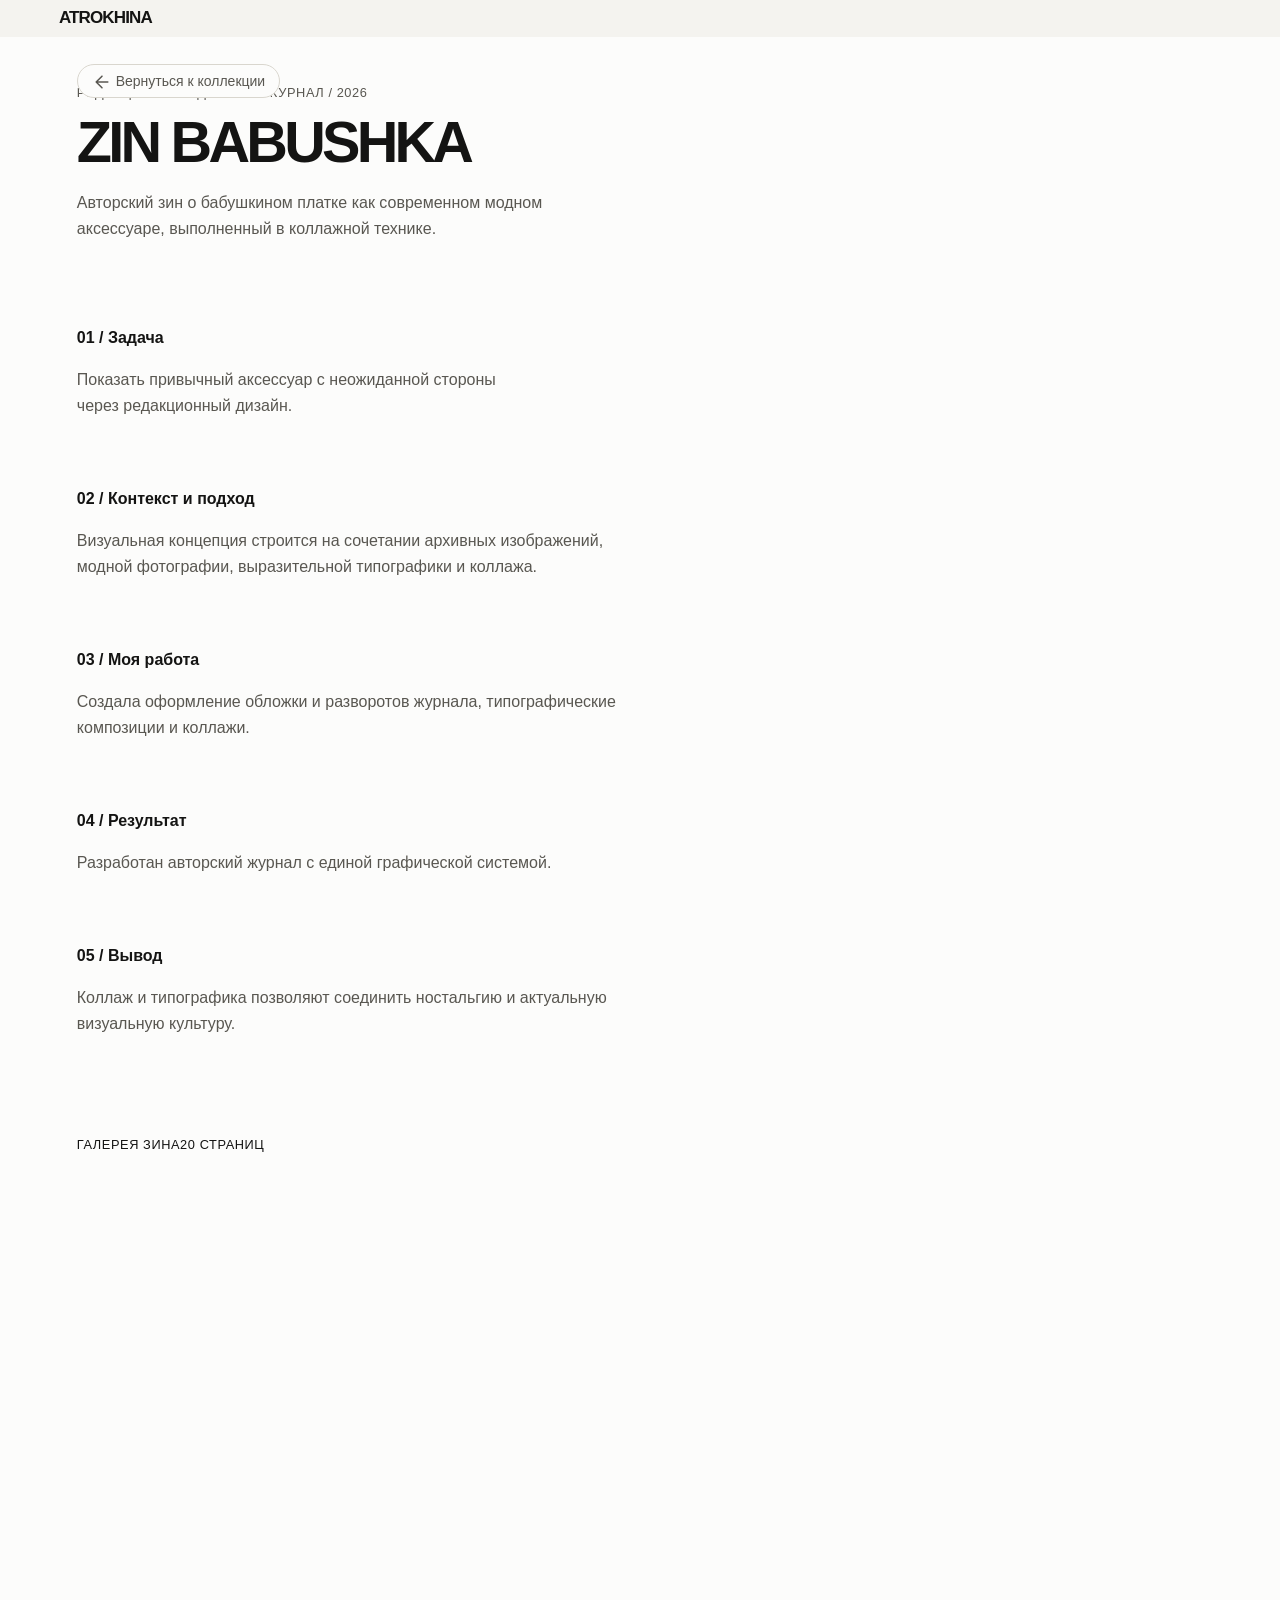
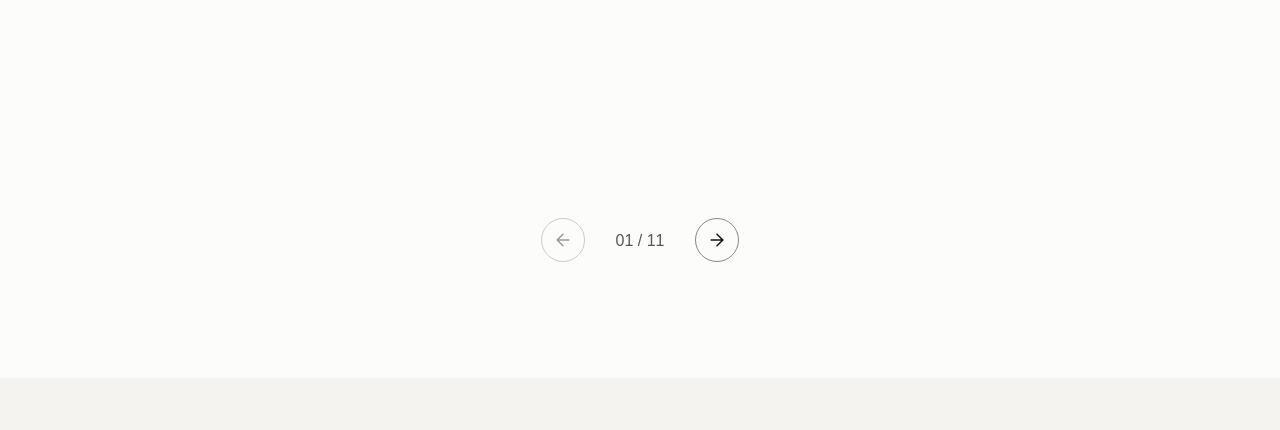
==== projects/babushka/index.html @ b6e4e033 "Расширить зону перетаскивания окон до верхнего меню" ====
<!doctype html>
<html lang="ru" data-root="../../">
<head>
<meta charset="utf-8"><meta name="viewport" content="width=device-width,initial-scale=1">
<meta name="theme-color" content="#f5f4f1">
<title>ZIN BABUSHKA — Портфолио</title>
<link rel="stylesheet" href="../../styles.css?v=20261119-sticky">
<link rel="stylesheet" href="../../light.css?v=20261119-project-label-gap">

</head>
<body>
<header class="topbar"><a class="brand" href="../../">ATROKHINA</a><nav></nav></header>
<main id="app">
<div class="wrap case">
<a class="back" href="../../#catalog"><svg class="ui-arrow" viewBox="0 0 24 24" width="20" height="20" fill="none" stroke="currentColor" stroke-width="1.8" stroke-linecap="round" stroke-linejoin="round" aria-hidden="true"><path d="M19 12H5m7 7-7-7 7-7"/></svg> Вернуться к коллекции</a>
<div class="case-hero"><header class="case-summary">
<div class="eyebrow">РЕДАКЦИОННЫЙ ДИЗАЙН / ЖУРНАЛ / 2026</div>
<h1>ZIN BABUSHKA</h1>
<div class="case-intro"><p>Авторский зин о бабушкином платке как современном модном аксессуаре, выполненный в коллажной технике.</p></div>
</header><div class="case-cover-slot"></div></div>
<div class="case-rows">
<div class="case-row"><h2>01 / Задача</h2><p>Показать привычный аксессуар с неожиданной стороны через редакционный дизайн.</p></div>
<div class="case-row"><h2>02 / Контекст и подход</h2><p>Визуальная концепция строится на сочетании архивных изображений, модной фотографии, выразительной типографики и коллажа.</p></div>
<div class="case-row"><h2>03 / Моя работа</h2><p>Создала оформление обложки и разворотов журнала, типографические композиции и коллажи.</p></div>
<div class="case-row"><h2>04 / Результат</h2><p>Разработан авторский журнал с единой графической системой.</p></div>
<div class="case-row"><h2>05 / Вывод</h2><p>Коллаж и типографика позволяют соединить ностальгию и актуальную визуальную культуру.</p></div>
</div>
<section class="zin-section"><div class="section-head"><span>ГАЛЕРЕЯ ЗИНА</span><span>20 СТРАНИЦ</span></div>
<div class="print-reader zin-reader" data-project="babushka"><div class="print-book" aria-label="Интерактивный журнал BABUSHKA"></div>
<div class="print-controls"><button type="button" class="print-prev" aria-label="Листать назад" disabled><svg class="ui-arrow" viewBox="0 0 24 24" width="20" height="20" fill="none" stroke="currentColor" stroke-width="1.8" stroke-linecap="round" stroke-linejoin="round" aria-hidden="true"><path d="M19 12H5m7 7-7-7 7-7"/></svg></button><span class="print-count" role="status">01 / 11</span><button type="button" class="print-next" aria-label="Листать вперед"><svg class="ui-arrow" viewBox="0 0 24 24" width="20" height="20" fill="none" stroke="currentColor" stroke-width="1.8" stroke-linecap="round" stroke-linejoin="round" aria-hidden="true"><path d="M5 12h14m-7-7 7 7-7 7"/></svg></button></div></div>
</section><div class="print-navigation"></div></div>
</main>
<footer></footer>
<script src="../../content.js?v=20261119-source-copy"></script>
<script src="../../projects.js?v=20261119-source-copy"></script>
<script src="../../translations.js?v=20261119-source-copy"></script>
  <script src="../../shared.js?v=20261119-case-hero-upper-area"></script>
<script src="../../book-reader.js?v=20261119-print-quality"></script>
<script src="../../portfolio-enhancements.js?v=20261119-case-hero-upper-area"></script>
</body></html>
---- light.css ----
@font-face {
  font-family: Manrope;
  src: url("assets/fonts/manrope-variable.woff2") format("woff2");
  font-weight: 200 800;
  font-style: normal;
  font-display: swap;
}

:root {
  color-scheme: light;
  --bg: #fcfcfb;
  --text: #141413;
  --muted: #595751;
  --line: #d9d6ce;
  --surface: #f4f3ef;
  --hover: #e9e6de;
  --control-border: #8c887e;
  --page-width: 1920px;
  --gutter: clamp(20px, 6vw, 116px);
  --page-inset: max(var(--gutter), calc((100% - var(--page-width)) / 2 + var(--gutter)));
  --body-size: clamp(16px, 1.23vw, 19px);
  --reading-width: 64ch;
  --grid-gap: clamp(22px, 3.5vw, 64px);
  --heading-weight: 800;
  --heading-tracking: -.065em;
  --section-space: clamp(36px, 4.5vw, 80px);
  --image-radius: clamp(8px, .95vw, 16px);
  --icon-button: 44px;
  --carousel-controls-gap: 24px;
  --control-text-size: 14px;
  --lead-media-height: calc((min(100vw, var(--page-width)) - 2 * var(--gutter)) * .347);
}

* { box-sizing: border-box; }
html { scroll-behavior: smooth; scroll-padding-top: var(--sticky-offset, 64px); }
body {
  margin: 0;
  background: var(--bg);
  color: var(--text);
  font: 400 var(--body-size)/1.58 Manrope, "Helvetica Neue", Arial, sans-serif;
  overflow-x: clip;
}
a { color: inherit; text-decoration: none; }
button { font: inherit; cursor: pointer; }
main { min-height: 70vh; }
.wrap { max-width: var(--page-width); margin: auto; padding-inline: var(--gutter); }
.ui-arrow { display: inline-block; flex: none; vertical-align: middle; }
@media (prefers-reduced-motion: reduce) {
  *, *::before, *::after { scroll-behavior: auto !important; transition: none !important; }
}
:focus-visible { outline: 2px solid #1c55a3; outline-offset: 4px; }
.sr-only { position: absolute; width: 1px; height: 1px; padding: 0; overflow: hidden; clip-path: inset(50%); white-space: nowrap; }

.topbar {
  position: sticky;
  top: 0;
  z-index: 100;
  display: flex;
  align-items: center;
  justify-content: space-between;
  max-width: none;
  padding: 5px var(--page-inset);
  gap: 0 16px;
  background: var(--surface);
}
.topbar .brand { letter-spacing: -.05em; font-size: clamp(17px, 1.15vw, 23px); font-weight: var(--heading-weight); }
.topbar nav { display: flex; align-items: center; gap: clamp(10px, 1.35vw, 26px); font-size: clamp(12px, .82vw, 16px); }
.topbar nav > a, .topbar nav > a:nth-child(2), .topbar nav .language-switch a {
  display: inline-flex;
  align-items: center;
  justify-content: center;
  min-height: 44px;
  color: var(--muted);
  font-size: inherit;
  white-space: nowrap;
}
.topbar nav > a:hover, .topbar nav .language-switch a:hover, .topbar nav .language-switch a.is-active {
  color: var(--text);
}
.topbar nav > a:not(.contact):hover { text-decoration: underline; text-underline-offset: .25em; }
.topbar nav .contact { min-height: 44px; padding: 5px clamp(8px, .9vw, 16px); border: 1px solid var(--control-border); border-radius: 999px; gap: 5px; }
.topbar nav .contact:hover { background: var(--hover); }
.topbar nav .language-switch { display: inline-flex; align-items: center; gap: 4px; font-size: clamp(11px, .74vw, 14px); }
.topbar nav .language-switch a.is-active { font-weight: var(--heading-weight); }
.topbar nav .language-switch a { min-width: 28px; padding: 0 4px; }

.home-page main, .portfolio-hero { position: relative; }
.portfolio-hero { padding-block: clamp(38px, 3.2vw, 62px) clamp(16px, 1.55vw, 28px); }
.portfolio-heading { display: flex; justify-content: space-between; align-items: flex-start; gap: 12px; }
.portfolio-heading h1 {
  margin: 0;
  color: #070707;
  font-size: clamp(36px, 9.05vw, 176px);
  font-weight: var(--heading-weight);
  line-height: .93;
  letter-spacing: -.05em;
}
.portfolio-year {
  flex: none;
  padding-top: .12em;
  margin-right: 2.3%;
  font-size: clamp(16px, 2.15vw, 42px);
  line-height: 1.1;
}
.portfolio-composition, .catalog-layout {
  display: grid;
  grid-template-columns: minmax(0, 36.6fr) minmax(0, 55fr);
  column-gap: 6%;
  padding-right: 2.3%;
}
.portfolio-composition {
  position: relative;
  padding-bottom: clamp(56px, 5.3vw, 102px);
  margin-top: clamp(-28px, -1.8vw, -12px);
}
.portfolio-intro { position: relative; z-index: 2; align-self: start; padding-top: clamp(54px, 6.65vw, 134px); }
.portfolio-intro h2 {
  margin: 0 0 .13em;
  font-size: clamp(26px, 2.25vw, 42px);
  font-weight: var(--heading-weight);
  line-height: 1.16;
  letter-spacing: -.045em;
}
.portfolio-intro p, .portfolio-skills {
  margin: 0;
  font-size: var(--body-size);
  line-height: 1.47;
}
.portfolio-intro p, .portfolio-skills { color: var(--muted); }
.portfolio-intro .portfolio-skills-heading { margin-top: clamp(22px, 2.7vw, 52px); }
.portfolio-skills { display: grid; gap: 2px; list-style: none; padding: 0; }
.portfolio-skills li { display: flex; align-items: baseline; gap: .5em; }
.portfolio-skills svg { flex: 0 0 .86em; width: .86em; height: .86em; }

.portrait-window, .floating-window {
  position: relative;
  align-self: start;
  margin: 0;
  overflow: hidden;
  border: 1px solid #d8d5d0;
  border-radius: clamp(12px, .9vw, 18px);
  background: #e9e7e2;
  box-shadow: 0 3px 6px #1c18131f;
}
:is(.portrait-window figcaption, .window-bar) {
  display: flex;
  align-items: center;
  gap: 16px;
  min-height: max(30px, 2.28vw);
  padding: 5px 14px;
  background: #edece7;
  color: #242321;
  font-size: max(10px, .75vw);
  font-weight: 600;
}
:is(.portrait-window, .about-portrait, .media-window) figcaption {
  min-height: clamp(30px, 2.28vw, 44px);
  font-size: clamp(10px, .75vw, 14px);
}
.window-bar span:last-child { min-width: 0; overflow: hidden; text-overflow: ellipsis; white-space: nowrap; }
.window-bar .window-lights { flex: none; }
.window-lights { display: flex; gap: 5px; }
.window-lights i { display: block; width: clamp(7px, .55vw, 10px); aspect-ratio: 1; border-radius: 50%; background: #d96667; }
.window-lights i:nth-child(2) { background: #edb956; }
.window-lights i:nth-child(3) { background: #64a975; }
.portrait-window img { display: block; width: 100%; height: auto; aspect-ratio: 1.59; object-fit: cover; object-position: 50% 28%; }
:is(.portrait-window, .about-portrait, .catalog-cover) { user-select: none; touch-action: pan-y pinch-zoom; }
:is(.portrait-window, .catalog-cover) { cursor: grab; }
:is(.portrait-window, .catalog-cover).is-grabbed { cursor: grabbing; }
.catalog-cover:is(.is-grabbed, .is-releasing) { z-index: 80; }
:is(.portrait-window .window-bar, .catalog-cover-bar) { touch-action: none; }

.skill-orbit {
  position: absolute;
  inset: 0 calc(var(--gutter) * -.6) 0 0;
  z-index: 3;
  pointer-events: none;
  --badge-size: clamp(44px, 3.65vw, 70px);
}
.skill-badge {
  --duration: 5.8s;
  position: absolute;
  top: var(--y);
  left: var(--x);
  display: grid;
  place-items: start center;
  width: max(var(--badge-size), 64px);
  padding: 0;
  border: 0;
  border-radius: 12px;
  background: none;
  color: var(--text);
  pointer-events: auto;
  cursor: grab;
  touch-action: none;
  user-select: none;
}
.skill-badge, .floating-window {
  animation: drift var(--duration, 2.9s) ease-in-out var(--drift-delay, 0s) infinite alternate both;
}
.skill-badge.is-grabbed { cursor: grabbing; }
.skill-badge:is(.is-grabbed, .is-releasing) { z-index: 2; }
.skill-badge-visual {
  display: grid;
  justify-items: center;
  gap: 5px;
  pointer-events: none;
  font-size: clamp(10px, .68vw, 13px);
  font-weight: 600;
  line-height: 1.2;
}
.skill-badge-visual > span:last-child { padding: 2px 4px; border-radius: 4px; background: var(--bg); }
:is(.skill-badge, .floating-window):is(.is-grabbed, .is-releasing, :focus-visible) { animation-play-state: paused; }
@keyframes drift {
  from { transform: translate(0, 0); }
  to { transform: translate(var(--drift-x, 20px), var(--drift-y, -18px)); }
}
.skill-tile {
  display: grid;
  place-items: center;
  width: var(--badge-size);
  aspect-ratio: 1;
  border: 1px solid #ffffff2e;
  border-radius: 23%;
  box-shadow: 0 2px 3px #12151c24;
  background: var(--tile-bg);
  color: var(--tile-text);
  font-size: calc(var(--badge-size) * .46);
  font-weight: var(--heading-weight);
  letter-spacing: -.05em;
}
.skill-tile img { width: 64%; height: 64%; object-fit: contain; }
.skill-blender img { width: 77%; height: 77%; }
.skill-ps { --x: 24%; --y: 81%; --tile-bg: #001e36; --tile-text: #31a8ff; --drift-x: -20px; --duration: 5.2s; }
.skill-ai { --x: 32%; --y: 72%; --tile-bg: #330000; --tile-text: #ff9a00; --drift-y: 18px; --drift-delay: -1.2s; }
.skill-figma { --x: 67%; --y: 83%; --tile-bg: #18181c; --drift-y: 14px; --duration: 6.1s; }
.skill-blender { --x: calc(100% - var(--badge-size) - 13px); --y: 15%; --tile-bg: #101820; --drift-x: -20px; --drift-delay: -.7s; }
.skill-js { --x: 87%; --y: 60%; --tile-bg: #26130f; --tile-text: #f7d5a0; --drift-x: -22px; --drift-y: 11px; }
.skill-neural { --x: 79%; --y: 75%; --tile-bg: #131e30; --tile-text: #8ce8cc; --duration: 6.5s; --drift-delay: -1.1s; }

@media (prefers-reduced-motion: reduce) {
  .skill-badge, .floating-window { animation: none; }
}

.catalog-section { padding-bottom: clamp(46px, 4.7vw, 90px); }
.catalog-layout { row-gap: var(--grid-gap); }
.catalog-intro { align-self: start; min-width: 0; }
@media (min-width: 951px) {
  .topbar { padding-inline: calc(var(--page-inset) - clamp(16px, 1.4vw, 28px)); }
  .topbar nav { gap: clamp(14px, 1.55vw, 30px); }
  .catalog-section { padding-top: clamp(32px, 2.2vw, 44px); }
  .catalog-intro { position: sticky; top: var(--sticky-offset, 64px); }
}
.catalog-intro h2 {
  margin: 0;
  max-width: 11ch;
  font-size: clamp(34px, 4.1vw, 84px);
  line-height: .97;
  letter-spacing: var(--heading-tracking);
  font-weight: var(--heading-weight);
}
.catalog-count { margin: 20px 0 14px; color: var(--muted); font-size: 15px; }
.catalog-intro .filters { display: grid; gap: 6px; margin: 0; }
.filter-row { display: flex; flex-wrap: wrap; gap: clamp(4px, .5vw, 8px); }
.catalog-intro .filters button {
  min-height: 44px;
  padding: 5px clamp(9px, 1vw, 18px);
  background: transparent;
  color: var(--text);
  border: 1px solid var(--control-border);
  border-radius: 999px;
  font-size: var(--control-text-size);
  font-weight: 600;
  white-space: nowrap;
}
.catalog-intro .filters button:hover { background: var(--hover); color: var(--text); }
.catalog-intro .filters button.active { background: var(--text); color: var(--bg); border-color: var(--text); }
.catalog-grid { display: grid; grid-template-columns: repeat(3, minmax(0, 1fr)); gap: clamp(24px, 2.1vw, 40px) clamp(12px, 1vw, 20px); }
.catalog-card { display: block; min-width: 0; border-radius: 4px; }
.catalog-cover {
  position: relative;
  overflow: hidden;
  border: 1px solid var(--line);
  border-radius: var(--image-radius);
  background: var(--surface);
  box-shadow: 0 2px 4px #1c18131a;
}
.catalog-cover-bar {
  display: flex;
  align-items: center;
  padding-inline: 9px;
  height: clamp(17px, 1.2vw, 23px);
  background: #ebeae6;
  border-bottom: 1px solid var(--line);
}
.catalog-cover-bar .window-lights { gap: 3px; }
.catalog-cover-bar .window-lights i { width: 5px; }
.catalog-cover-media {
  position: relative;
  aspect-ratio: 1;
}
.catalog-cover img { position: absolute; inset: 0; margin: auto; border-radius: var(--image-radius); width: 90%; height: 84%; object-fit: contain; transition: transform .3s ease; }
.catalog-index {
  position: absolute;
  right: 8px;
  bottom: 6px;
  color: var(--muted);
  font-size: 12px;
  font-weight: 700;
  font-variant-numeric: tabular-nums;
  pointer-events: none;
}
.catalog-card[data-project="supertyazh"] .catalog-cover img { border-radius: var(--image-radius); width: 76%; height: 73%; }
.catalog-card-copy { padding: 10px 2px 0; }
.catalog-card h3 { margin: 0 0 5px; font-size: clamp(17px, 1.34vw, 22px); line-height: 1.28; letter-spacing: -.03em; overflow-wrap: anywhere; }
.catalog-card h3 svg { width: .8em; height: .8em; }
.catalog-card p { margin: 0; color: var(--muted); font-size: clamp(14px, 1.08vw, 16px); line-height: 1.62; overflow-wrap: anywhere; }
.tags { display: flex; flex-wrap: wrap; gap: 6px; margin-top: 12px; }
.tag { color: var(--text); border: 1px solid var(--control-border); border-radius: 999px; padding: 3px 9px; font-size: 12px; font-weight: 600; }
.catalog-card .tag { transition: background-color .2s, border-color .2s; }
.catalog-card .tag:hover { background: var(--text); border-color: var(--text); color: var(--bg); }
.catalog-card:focus-visible h3, .catalog-card:hover h3 { text-decoration: underline; text-underline-offset: .2em; }
@media (hover: hover) {
  .catalog-card:hover img { transform: scale(1.035); }
}

.about.wrap {
  position: relative;
  max-width: none;
  padding-block: clamp(32px, 3vw, 58px);
  padding-inline: var(--page-inset);
  background: radial-gradient(ellipse at 0 0, #eee9f4, transparent 45%),
              radial-gradient(ellipse at 100% 62%, #f8eae5, transparent 45%),
              var(--surface);
}
.about .section-head { padding: 0; margin: 0 0 clamp(12px, 1vw, 20px); color: var(--muted); font-size: 14px; }
.about-layout {
  display: grid;
  grid-template-columns: minmax(0, 1fr) minmax(0, 24%);
  gap: 5%;
  align-items: start;
  padding-right: 2.3%;
}
.about-copy { container-type: inline-size; }
.about-portrait.floating-window { --drift-x: -22px; --drift-y: 17px; --duration: 3.1s; }
.about-portrait img { display: block; width: 100%; height: auto; }
.about h2 { margin: 0 0 .3em; font-weight: var(--heading-weight); line-height: 1.05; max-width: min(100%, 1050px); letter-spacing: var(--heading-tracking); font-size: clamp(32px, 6.4vw, 92px); }
.about p { max-width: var(--reading-width); color: var(--muted); line-height: 1.65; }
.about-actions {
  display: flex;
  align-items: center;
  gap: clamp(5px, .85vw, 13px);
  margin-top: 21px;
}
.about .contact-links { flex: none; }
.about .social-links { display: flex; flex-wrap: nowrap; gap: clamp(6px, 1.1vw, 12px); }
.about-actions :is(img, svg) { flex-shrink: 0; }
.social-icon {
  display: block;
  flex: 0 0 22px;
  width: 22px;
  height: 22px;
  object-fit: contain;
}
.social-icon[src$="telegram.svg"] { filter: brightness(0); }
.about .next { flex: 0 1 auto; font-weight: 700; white-space: nowrap; }
.about .contact-links .social-links a, .about .next {
  display: inline-flex;
  align-items: center;
  gap: 9px;
  min-height: 44px;
  padding: 7px 19px;
  border: 1px solid var(--control-border);
  border-radius: 999px;
  font-size: var(--control-text-size);
  background: transparent;
  color: var(--text);
}
.about .contact-links .social-links a:hover, .about .next:hover {
  border-color: var(--text);
  background: var(--hover);
  color: var(--text);
}
.about .next {
  background: #000;
  color: white;
  border-color: #000;
}
.about .next:hover { background: #3b3935; color: white; }

footer {
  max-width: none;
  padding: 26px var(--page-inset);
  background: var(--surface);
  color: var(--muted);
  border: 0;
  font-size: 13px;
  letter-spacing: .055em;
}
.home-page footer { padding-block: clamp(14px, 1.2vw, 23px); }

.home-page main, main:has(.case-hero) { overflow-x: clip; }
.case.wrap { --case-back-gap: clamp(22px, 1.65vw, 34px); position: relative; padding-bottom: var(--section-space); }
.case-hero {
  position: relative;
  isolation: isolate;
  display: grid;
  grid-template-columns: minmax(0, 1fr) minmax(0, 47%);
  gap: var(--grid-gap);
  align-items: start;
  margin: var(--case-back-gap) 0 var(--section-space);
}
.case-hero:has(.is-landscape) { grid-template-columns: minmax(0, 1fr) minmax(0, 61%); }
.case-summary {
  display: flex;
  flex-direction: column;
  min-width: 0;
}
.case-summary .tags { margin-top: 20px; }
.case h1 {
  margin: .18em 0 .3em;
  font-size: clamp(34px, 4.5vw, 82px);
  font-weight: var(--heading-weight);
  letter-spacing: var(--heading-tracking);
  line-height: 1.04;
  overflow-wrap: normal;
  text-wrap: balance;
}
.case :is(.showcase-copy, .dance-case-copy, .extra-case-copy, .supertyazh-feature-copy) h2 {
  margin: .2em 0 .4em;
  font-size: clamp(26px, 2.6vw, 46px);
  font-weight: var(--heading-weight);
  letter-spacing: var(--heading-tracking);
  line-height: 1.08;
}
.case-hero .case-intro { display: block; margin-bottom: 0; }
.case :is(.case-intro p, .case-row p, .showcase-copy p, .dance-case-copy p, .extra-case-copy p, .dance-website-preview > p,
  .dance-posters-case > p, .baker-description, .supertyazh-feature-copy p, .dance-merch-media > p) {
  max-width: var(--reading-width);
  font-size: var(--body-size);
  line-height: 1.62;
}
.case-intro p { margin-block: 0; }
.case .case-rows {
  --case-column-gap: calc(var(--grid-gap) + 16px);
  max-width: calc(24ch + var(--case-column-gap) + var(--reading-width));
  margin-inline: auto;
}
.case-row {
  grid-template-columns: minmax(0, 24ch) minmax(0, 1fr);
  gap: var(--case-column-gap);
  padding-block: clamp(16px, 2vw, 28px);
}
.case .case-row h2 {
  margin: 0;
  font-size: var(--body-size);
  font-weight: var(--heading-weight);
  line-height: 1.62;
  color: var(--text);
  letter-spacing: normal;
  text-transform: none;
}
.case .eyebrow,
.case .section-head {
  font-size: clamp(12px, 1vw, 14px);
  line-height: 1.45;
  letter-spacing: .045em;
}
.case .section-head { flex-wrap: wrap; gap: 4px 18px; }
.case :is(.case-rows, .case-showcase, .dance-cases, .extra-cases, .supertyazh-story, .dance-posters-case,
  .owl-visual, .book-section, .zin-section) { margin-block: var(--section-space); }
.case :is(img:not(.sevstar-slide img, .print-page img, .case-cover img, .media-window img), video:not(.dance-poster-dialog video)) { border-radius: var(--image-radius) !important; }
.case .print-page.left { border-radius: var(--image-radius) 0 0 var(--image-radius); }
.case .print-page.right { border-radius: 0 var(--image-radius) var(--image-radius) 0; }
.case .eyebrow { color: var(--muted); }
.case > .back {
  position: sticky;
  top: var(--sticky-offset, 64px);
  z-index: 90;
  gap: 8px;
  min-height: 44px;
  margin-top: var(--case-back-gap);
  margin-bottom: 0 !important;
  padding: 8px 14px;
  border: 1px solid var(--line);
  border-radius: 999px;
  background: var(--bg);
  color: var(--muted) !important;
  font-size: clamp(14px, 1vw, 17px) !important;
  letter-spacing: normal;
}
.case > .back:hover { color: var(--text) !important; background: var(--hover); }
.case :is(.case-intro p, .case-row p, .showcase-copy p, .dance-case-copy p, .extra-case-copy p,
  .dance-posters-case > p, .supertyazh-feature-copy p, .supertyazh-work figcaption,
  .supertyazh-missing, .showcase-counter, .dance-merch-media > p, .dance-website-preview > p, .sevstar-hint, .baker-description, figcaption) { color: var(--muted); }
.case-hero .case-cover { --drift-y: -12px; }
.case-cover {
  --cover-padding: clamp(12px, 1.5vw, 28px);
  --cover-max-height: clamp(300px, 24vw, 460px);
  --cover-max-width: 660px;
  min-width: 0;
  width: min(100%, var(--cover-max-width), calc(max(var(--cover-max-height), var(--lead-media-height) - 2 * var(--cover-padding)) * var(--cover-ratio) + 2 * var(--cover-padding)));
  justify-self: end;
  margin-top: clamp(24px, 3vw, 48px);
  background: #fff;
}
.case-cover-media {
  display: grid;
  align-items: center;
  min-height: var(--lead-media-height);
  padding: var(--cover-padding);
}
.case-cover-artwork {
  position: relative;
  aspect-ratio: var(--cover-ratio);
  overflow: clip;
}
.case-cover-artwork img {
  position: absolute;
  display: block;
  top: var(--image-top);
  left: var(--image-left);
  width: var(--image-width);
  max-width: none;
  height: auto;
  border-radius: 0 !important;
}
.floating-window {
  --drift-x: -20px;
  --drift-y: -17px;
  touch-action: pan-y pinch-zoom;
  user-select: none;
  cursor: grab;
}
.floating-window .portfolio-zoomable { cursor: inherit; }
.floating-window .window-bar { touch-action: none; }
.floating-window:is(.is-grabbed, .is-releasing) { z-index: 80; }
.floating-window.is-grabbed { cursor: grabbing; }
.floating-window:has(:focus-visible, .window-bar:hover, video:hover), .floating-window.is-playing { animation-play-state: paused; }
@media (max-width: 950px) {
  .case .case-hero { grid-template-columns: minmax(0, 1fr); gap: 25px; }
  .case-summary .tags { margin-top: 18px; }
  .case-cover { --cover-max-height: 340px; max-width: calc(100% - 16px); }
  .case-hero .case-cover { --drift-x: -8px; }
  .case-cover { margin-top: 0; justify-self: center; }
}
@media (max-width: 760px) {
  .case-row { grid-template-columns: minmax(0, 1fr); gap: 6px; }
}
.case :is(.showcase-item, .dance-case, .extra-case, .supertyazh-feature) { align-items: start !important; }
@media (min-width: 901px) {
  .case { --case-content-columns: minmax(0, 36%) minmax(0, 1fr); }
  .case .case-rows { max-width: none; }
  .case :is(.case-row, .case-showcase .showcase-item, .dance-cases .dance-case,
    .extra-cases .extra-case, .supertyazh-story .supertyazh-feature) {
    grid-template-columns: var(--case-content-columns);
    column-gap: 48px;
  }
  .case .zp-cases .zp-case {
    grid-template-columns: var(--case-content-columns) !important;
    column-gap: 48px !important;
  }
  .case .dance-cases .dance-branding-media { width: 100%; }
}
.case .extra-case { padding-block: clamp(14px, 1vw, 20px); }
.case :is(.showcase-copy, .dance-case-copy, .extra-case-copy, .supertyazh-feature-copy) { align-self: start; }
.case .dance-branding-media { width: min(100%, calc(var(--lead-media-height) * 1.7)); margin-inline: auto; }
.case .dance-branding-media figure { width: 100% !important; max-width: none !important; margin-inline: 0 !important; }
.case .dance-cases :is(.dance-branding-media figcaption, .dance-merch-media h3) {
  margin: 0 0 12px;
  font-size: clamp(12px, .9vw, 15px);
  font-weight: 500;
  line-height: 1.45;
  color: var(--muted);
  letter-spacing: .045em;
  text-transform: uppercase;
}
.case .dance-cases .dance-merch-media h3:not(:first-child) { margin-top: 34px; }
.case .dance-logos .dance-image { justify-content: center; }
.case .dance-logos picture { display: block; width: min(100%, clamp(220px, 29vw, 430px)); }
.case .dance-logos .dance-image img { max-height: none !important; }
.case .dance-poster img { max-height: clamp(580px, 50vw, 940px); object-position: center; }
.lightbox-image-area.is-dance-logo img { padding: 12px; background: var(--bg); }
@media (prefers-color-scheme: dark) {
  .case .dance-logos picture, .lightbox-image-area.is-dance-logo img { background: #171719; }
  .case .dance-logos picture { padding: 10px; border-radius: var(--image-radius); }
}
.case :is(.section-head, .showcase-item, .supertyazh-feature, .zp-direction) {
  border-block: 0;
}
.case :is(.showcase-media, .project-image-slot, .supertyazh-slides, .supertyazh-visual) {
  background: transparent;
  border: 0;
  box-shadow: none;
}
.case .dance-site-links a { display: inline-flex; align-items: center; min-height: 44px; padding: 7px 14px; border-color: var(--control-border); font-size: var(--control-text-size); }
.case .dance-site-links a:hover { background: var(--hover); }
.case :is(.portfolio-perspective-controls, .showcase-controls, .zp-presentation-controls,
  .zp-print-controls, .dance-carousel-controls, .sevstar-controls, .baker-controls,
  .extra-controls, .supertyazh-controls, .print-controls) button {
  display: inline-grid;
  place-items: center;
  width: var(--icon-button);
  height: var(--icon-button);
  flex: 0 0 var(--icon-button);
  padding: 0;
  color: var(--text);
  background: transparent;
  border: 1px solid var(--control-border);
  border-radius: 50%;
}
.case :is(.portfolio-perspective-controls, .showcase-controls, .zp-presentation-controls,
  .zp-print-controls, .dance-carousel-controls, .sevstar-controls, .baker-controls,
  .extra-controls, .supertyazh-controls, .print-controls) button:hover:not(:disabled) { background: var(--hover); }

.case .project-navigation {
  padding-inline: clamp(4px, .5vw, 10px);
  display: grid !important;
  grid-template-columns: repeat(2, minmax(0, 1fr));
  border-top: 0 !important;
  align-items: stretch !important;
}
.case .project-navigation a {
  width: fit-content !important;
  max-width: min(100%, 29rem);
  padding: 7px clamp(16px, 1.8vw, 28px) !important;
  gap: clamp(6px, 1vw, 14px) !important;
  justify-content: flex-start !important;
  min-height: 44px;
  background: transparent !important;
  border: 1px solid var(--control-border) !important;
  border-radius: 999px !important;
  color: var(--text) !important;
  text-align: left !important;
  white-space: normal !important;
}
.case .project-navigation a:last-child { justify-self: end; justify-content: flex-end !important; }
.case .project-navigation a:hover { background: var(--hover) !important; }
.project-navigation a span { min-width: 0; overflow-wrap: anywhere; }
.project-navigation small, .project-navigation strong { display: block; }
.project-navigation strong {
  font-size: clamp(14px, 1.22vw, 19px);
  font-weight: var(--heading-weight);
  line-height: 1.2;
}
.project-navigation small {
  margin-bottom: 1px;
  color: var(--muted);
  font-size: 11px;
  font-weight: 500;
  line-height: 1.2;
}
.case .project-navigation .ui-arrow { width: 17px; height: 17px; color: var(--muted); }

.book-section, .zin-section { margin: clamp(42px, 5vw, 90px) 0; }
/* Оставляем место для закреплённой навигации, заголовка секции и стрелок. */
:is(.book-section, .zin-section) { scroll-margin-top: 56px; }
.print-reader {
  --spread-ratio: 1.414;
  --reader-max-width: 1050px;
  --reader-top-gap: clamp(16px, 3vw, 30px);
  --reader-controls-gap: var(--carousel-controls-gap);
  --reader-space: calc(100svh - var(--sticky-offset, 64px) - 56px - 72px - var(--reader-top-gap) - var(--reader-controls-gap) - var(--icon-button));
  width: min(100%, var(--reader-max-width), calc(max(1px, var(--reader-space)) * var(--spread-ratio)));
  margin: var(--reader-top-gap) auto 0;
}
.print-page picture { display: block; width: 100%; height: 100%; }
@media (min-width: 1000px) {
  .book-section .print-reader { --reader-max-width: 1440px; }
  .zin-section .print-reader { --reader-max-width: 1190px; }
}
.print-book { position: relative; width: 100%; aspect-ratio: var(--spread-ratio); perspective: 1800px; isolation: isolate; }
.print-spread { position: absolute; inset: 0; display: grid; grid-template-columns: 1fr 1fr; visibility: hidden; }
.print-spread.is-visible { visibility: visible; }
.print-spread.is-outgoing { z-index: 1; }
.print-spread.hide-left .left, .print-spread.hide-right .right, .print-page.is-empty { visibility: hidden; }
.print-page, .print-sheet > div { background-color: #eee7dc; }
.print-page { position: relative; box-shadow: 0 5px 18px #32241624; }
.print-page.left { border-radius: 10px 0 0 10px; }
.print-page.right { border-radius: 0 10px 10px 0; }
.print-page img { display: block; width: 100%; height: 100%; border-radius: inherit; object-fit: contain; }
.print-page.left:not(.is-empty)::after, .print-page.right:not(.is-empty)::after {
  position: absolute;
  inset-block: 0;
  width: 3%;
  content: "";
  pointer-events: none;
}
.print-page.left::after { right: 0; background: linear-gradient(90deg, transparent, #0002); }
.print-page.right::after { left: 0; background: linear-gradient(90deg, #0002, transparent); }
.print-sheet {
  display: none;
  position: absolute;
  inset: 0 0 0 50%;
  z-index: 2;
  transform-origin: left center;
  transform-style: preserve-3d;
  pointer-events: none;
}
.print-sheet.from-left { inset: 0 50% 0 0; transform-origin: right center; }
.print-sheet.is-turning { display: block; }
.print-sheet > div {
  position: absolute;
  inset: 0;
  backface-visibility: hidden;
  background-size: 100% 100%;
  background-position: center;
  box-shadow: inset 0 0 16px #0003;
}
.print-sheet .print-back { transform: rotateY(180deg); }
.print-controls { display: flex; align-items: center; justify-content: center; gap: 20px; margin-top: var(--reader-controls-gap); }
.print-controls button:disabled { cursor: default; opacity: .42; }
.print-count { min-width: 70px; color: var(--muted); text-align: center; font-variant-numeric: tabular-nums; }

@media (max-width: 420px) {
  .home-page .catalog-grid { grid-template-columns: 1fr; }
}

@media (max-width: 950px) {
  :root { --lead-media-height: calc((100vw - 2 * var(--gutter) - 2px) / 1.65); }
  .portfolio-composition { grid-template-columns: minmax(0, 1fr); padding-right: 0; padding-bottom: 0; margin-top: 20px; }
  .portfolio-intro { padding: 0; max-width: 620px; }
  .portfolio-intro p, .portfolio-skills { font-size: 16px; }
  .portfolio-intro .portfolio-skills-heading { margin-top: 22px; }
  .portrait-window { grid-row: 1; margin-bottom: 24px; }
  .portrait-window img { aspect-ratio: 1.65; object-position: center; }
  .portfolio-year { margin-right: 0; }
  .skill-orbit {
    position: relative;
    inset: auto;
    display: grid;
    grid-template-columns: repeat(6, minmax(0, 1fr));
    justify-items: center;
    gap: 12px 2px;
    margin-top: 16px;
    padding: 14px 4px 20px;
  }
  .skill-badge { position: relative; inset: auto; width: 100%; }
  .catalog-section { padding-top: 28px; }
  .catalog-layout { grid-template-columns: minmax(0, 1fr); padding-right: 0; row-gap: 22px; }
  .catalog-intro h2 { max-width: none; }
}
@media (max-width: 660px) {
  .topbar nav .language-switch { gap: 2px; }
  .topbar nav .language-switch a { min-width: 25px; padding: 0 2px; }
}
@media (max-width: 529px) {
  .topbar { flex-wrap: wrap; padding-block: 4px; }
  .topbar nav { width: 100%; justify-content: space-between; gap: 4px !important; }
}
@media (max-width: 660px) {
  .portfolio-heading h1 { font-size: clamp(30px, 9.1vw, 58px); }
  .catalog-grid { grid-template-columns: repeat(2, minmax(0, 1fr)); }
  .catalog-card .tags { gap: 4px; }
  .catalog-card .tag { padding: 3px 6px; }
}

.portfolio-lightbox[open] {
  display: flex;
  width: 100%;
  height: 100%;
  max-width: none;
  max-height: none;
  margin: 0;
  border: 0;
}
.portfolio-lightbox::backdrop { background: #080808; }
body.lightbox-open { overflow: hidden; }

@container (max-width: 780px) {
  .about .social-links { gap: 5px; }
  .about .contact-links .social-links a {
    justify-content: center;
    width: 44px;
    min-height: 44px;
    padding: 0;
  }
  .about .social-links a span {
    position: absolute;
    width: 1px;
    height: 1px;
    overflow: hidden;
    clip-path: inset(50%);
    white-space: nowrap;
  }
  .about .next {
    min-height: 44px;
    padding: 5px 12px;
    font-size: 12px;
    line-height: 1.25;
    text-wrap: balance;
    white-space: normal;
  }
  .about .next svg { width: 14px; height: 14px; }
}
@media (max-width: 820px) {
  .about-layout { grid-template-columns: minmax(0, 1fr); gap: 24px; padding-right: 0; }
  .about-portrait { width: min(100%, 420px); }
}
@media (max-width: 380px) {
  .about .social-links { gap: 3px; }
  .about .next { gap: 4px; padding-inline: 9px; font-size: 11px; }
  .about .next svg { width: 12px; height: 12px; }
}
.case .zp-cases .zp-presentation-layout { grid-template-columns: minmax(0, 1fr) !important; gap: 14px !important; }
.case .zp-presentation-photo { width: min(72%, clamp(160px, 26%, 218px)); justify-self: center; }
.case .zp-presentation-photo img { width: 100%; max-height: none; box-shadow: none; }
.case .zp-presentation-slides img {
  left: 50%;
  width: 76%;
  height: auto;
  max-height: 100%;
  transform: translate(calc(-50% + var(--slide-shift, 0px)), -50%)
    scale(calc(1 - var(--perspective-offset) * var(--perspective-offset) * .16));
  filter: none;
  opacity: .78;
  transition: transform .32s ease, opacity .32s ease;
}
.case .zp-presentation-slides img.portfolio-active { opacity: 1; }
.case .zp-presentation-slides img[hidden] { display: none; }


.portfolio-lightbox[open] { padding: 52px clamp(6px, 1.6vw, 26px) 58px; }
.lightbox-image-area {
  grid-template: minmax(0, 1fr) / minmax(0, 1fr);
  display: grid;
  place-items: center;
  width: 100%;
  height: 100%;
  min-height: 0;
}
.lightbox-image-area.is-tall { display: block; overflow: auto; }
.lightbox-image-area.is-tall img {
  display: block;
  width: min(100%, 980px);
  max-height: none;
  margin-inline: auto;
}
.lightbox-progress {
  position: absolute;
  inset: 12px auto auto 50%;
  translate: -50%;
  min-width: min-content;
  max-width: 66%;
  padding: 4px 10px;
  border-radius: 6px;
  background: #202124;
  color: #fff;
  font-size: 13px;
  text-align: center;
}
.lightbox-progress.is-loading { animation: show-lightbox-progress .14s .24s both; }
@keyframes show-lightbox-progress { from { opacity: 0; } to { opacity: 1; } }
.portfolio-lightbox img {
  max-height: 100%;
  border-radius: var(--image-radius);
}
.portfolio-lightbox-close, .lightbox-controls button {
  background: transparent;
  color: white;
  border: 1px solid #b6b6b6;
  border-radius: 999px;
}
.portfolio-lightbox-close:hover, .lightbox-controls button:hover { background: #ffffff25; }
.lightbox-controls {
  position: absolute;
  inset: auto 0 10px;
  display: flex;
  align-items: center;
  justify-content: center;
  gap: 18px;
  margin: 0;
  color: white;
  font-variant-numeric: tabular-nums;
}
.portfolio-lightbox[open]:has(.lightbox-controls:not([hidden])) { padding-bottom: calc(10px + var(--icon-button) + var(--carousel-controls-gap)); }
.lightbox-controls[hidden] { display: none; }
.lightbox-controls button { display: grid; place-items: center; width: var(--icon-button); height: var(--icon-button); }
.print-reader[aria-busy] .print-controls button { cursor: progress; }

/* Round the visible image, including when it is smaller than the slide. */
.case .portfolio-perspective :is(.showcase-slide, .dance-carousel-slide, .supertyazh-slide) {
  pointer-events: none !important;
}
.case .portfolio-perspective :is(.showcase-slide, .dance-carousel-slide, .supertyazh-slide):not(.portfolio-offstage) img {
  pointer-events: auto;
}
.case .portfolio-perspective :is(.showcase-slide, .dance-carousel-slide) img {
  width: auto !important;
  height: auto !important;
  max-width: 100% !important;
  max-height: 100% !important;
}
.case .portfolio-perspective :is(.extra-slides, .baker-slides) > img {
  width: auto !important;
  height: auto !important;
}
.case .zp-merch.portfolio-showcase-deck .showcase-track {
  aspect-ratio: 1.76;
  height: auto !important;
}
.case .zp-merch.portfolio-showcase-deck .showcase-slide {
  aspect-ratio: auto !important;
  width: 65% !important;
  height: 68% !important;
  transform: translate(calc(-50% + var(--slide-shift, 0px)), -50%)
    rotateY(calc(var(--perspective-offset) * -15deg))
    scale(calc(1 - var(--perspective-offset) * var(--perspective-offset) * .15)) !important;
  max-width: none !important;
  max-height: none !important;
}
.case .zp-merch.portfolio-showcase-deck .showcase-slide.portfolio-active {
  width: 76% !important;
  height: 94% !important;
}
.case .portfolio-perspective :is(.showcase-track, .dance-carousel-slides, .extra-slides, .baker-slides, .supertyazh-slides) {
  min-height: calc(var(--lead-media-height) / .86) !important;
}

.sevstar-tv {
  --tv-bezel: clamp(4px, 1vw, 13px);
  --tv-stem: clamp(10px, 2.2vw, 30px);
  position: relative;
  width: min(100%, 1020px);
  margin: clamp(14px, 2.5vw, 44px) auto calc(var(--tv-stem) + 34px);
  padding: var(--tv-bezel);
  border: 1px solid #343539;
  border-radius: calc(var(--tv-bezel) * 1.3);
  background: linear-gradient(154deg, #3b3e43, #161719 38%, #26282c);
  box-shadow: 0 12px 26px #1617191c;
  cursor: pointer;
}
.sevstar-tv::before, .sevstar-tv::after {
  position: absolute;
  left: 50%;
  translate: -50%;
  content: "";
}
.sevstar-tv::before {
  top: 100%;
  width: 8%;
  height: var(--tv-stem);
  background: linear-gradient(90deg, #222428, #4a4b4f 50%, #222428);
}
.sevstar-tv::after {
  top: calc(100% + var(--tv-stem));
  width: 36%;
  height: clamp(4px, .75vw, 10px);
  border-radius: 50% 50% 44% 44% / 48% 48% 52% 52%;
  background: linear-gradient(#43454a, #222328);
  box-shadow: 0 4px 8px #16171922;
}
.sevstar-screen {
  width: 100%;
  aspect-ratio: 16 / 9;
  overflow: hidden;
  overscroll-behavior: contain;
  scrollbar-width: none;
  border-radius: max(2px, calc(var(--tv-bezel) * .38));
  background: #161719;
}
.sevstar-screen.is-scrollable { overflow-y: auto; }
.sevstar-screen::-webkit-scrollbar { display: none; }
.sevstar-screen:focus-visible { outline-offset: -3px; }
.sevstar-slide img { display: block; width: 100%; height: auto; }

.case .supertyazh-mockups {
  grid-template-columns: minmax(0, 9fr) minmax(0, 4fr);
  gap: clamp(18px, 3vw, 52px);
  max-width: 1280px;
  margin-inline: auto;
  align-items: start !important;
}
.supertyazh-mockup img {
  display: block;
  width: 100%;
  height: auto;
  aspect-ratio: 1260 / 841;
  object-fit: contain;
}
.supertyazh-mockup:nth-child(2) img { aspect-ratio: 1167 / 1750; }
.case .supertyazh-mockups .supertyazh-mockup img { border-radius: 0 !important; }
.media-window:nth-child(even) { --duration: 3.4s; --drift-x: 22px; --drift-delay: -1.4s; }
.supertyazh-mockups .supertyazh-mockup { --duration: 6.2s; }
@media (max-width: 700px) {
  .case .supertyazh-mockups { grid-template-columns: minmax(0, 1fr); }
  .supertyazh-mockup:nth-child(2) { width: min(80%, 360px); justify-self: center; }
}
.case-hero:has(.dance-posters-grid) { grid-template-columns: minmax(0, 1fr) minmax(0, 62%); }
.dance-posters-grid {
  display: grid;
  grid-template-columns: repeat(4, minmax(0, 1fr));
  align-items: start;
  min-width: 0;
  padding-top: 14px;
}
.dance-posters-grid .media-window { min-width: 0; margin: 0; }
.dance-posters-grid .media-window + .media-window { margin-left: -10px; }
.dance-posters-grid .media-window:nth-child(even) { margin-top: 22px; }
.dance-posters-grid .window-bar { gap: clamp(4px, .45vw, 8px); padding-inline: clamp(5px, .6vw, 10px); }
.dance-posters-grid .window-lights { gap: 3px; }
.dance-poster-open {
  position: relative;
  display: block;
  width: 100%;
  aspect-ratio: var(--poster-aspect);
  padding: 0;
  border: 0;
  background: #171719;
}
.dance-poster-open img { display: block; width: 100%; height: 100%; object-fit: cover; }
.dance-poster-open span {
  position: absolute;
  inset: 50% auto auto 50%;
  translate: -50% -50%;
  display: grid;
  place-items: center;
  width: 44px;
  height: 44px;
  border-radius: 50%;
  color: white;
  background: #141413b8;
}
.dance-poster-open:focus-visible { outline-offset: -4px; }
.dance-poster-dialog {
  width: 100%;
  max-width: none;
  height: 100%;
  max-height: none;
  margin: 0;
  padding: 0;
  border: 0;
  background: #000;
}
body:has(.dance-poster-dialog[open]) { overflow: hidden; }
.dance-poster-dialog video { display: block; width: 100%; height: 100%; object-fit: contain; }
.dance-poster-dialog .dance-poster-close {
  position: absolute;
  z-index: 1;
  top: 12px;
  right: 12px;
  width: 44px;
  height: 44px;
  border: 0;
  border-radius: 50%;
  background: #222;
  color: white;
  font-size: 26px;
}
@media (max-width: 950px) {
  .case .case-hero:has(.dance-posters-grid) { grid-template-columns: minmax(0, 1fr); }
  .dance-posters-grid { width: min(100%, 700px); justify-self: center; }
}
@media (max-width: 660px) {
  .dance-posters-grid { grid-template-columns: repeat(2, minmax(0, 1fr)); row-gap: 12px; }
  .dance-posters-grid .media-window:nth-child(odd) { margin-left: 0; }
}

@media (max-width: 760px) {
  .skill-orbit { --badge-size: clamp(27px, 8.5vw, 44px); }
  .skill-badge { animation: none; }
  .skill-badge-visual { font-size: clamp(7px, 2.15vw, 11px); }
  .skill-badge-visual > span:last-child { padding-inline: 1px; }
  .topbar nav .contact { position: relative; min-height: 34px; padding-block: 3px; }
  .topbar nav .contact::after { position: absolute; inset: -5px 0; content: ""; }
}

/* Высота дорожки следует за шириной слайда 16:9. */
.case .dance-carousel-research { --presentation-width: .68; }
.case .zp-presentation-right { --presentation-width: .76; }
.case .supertyazh-deck { --presentation-width: .75; }

.case .dance-carousel-research.portfolio-perspective .dance-carousel-slides,
.case .supertyazh-deck.portfolio-perspective .supertyazh-slides,
.case .zp-presentation-right .zp-presentation-slides {
  height: auto !important;
  min-height: 0 !important;
  aspect-ratio: calc(16 / 9 / var(--presentation-width));
}
.case .dance-carousel-research.portfolio-perspective .dance-carousel-slide,
.case .supertyazh-deck.portfolio-perspective .supertyazh-slide {
  height: 100% !important;
  max-height: 100% !important;
}


@media (max-width: 650px) {
  .case .dance-carousel-research { --presentation-width: .78; }
}
@media (max-width: 700px) {
  .case .supertyazh-deck { --presentation-width: .78; }
}

body[data-project="dance"] .case-cover { --cover-max-width: 420px; }

.case :is(.sevstar-controls, .zp-presentation-controls) { margin-top: var(--carousel-controls-gap); }
.case .zp-print-carousel.portfolio-showcase-deck .image-carousel-controls,
.case .image-carousel-controls.image-carousel-controls {
  margin-top: calc(var(--carousel-controls-gap) - var(--carousel-track-bottom, 0px)) !important;
  padding-block: 0;
}
@media (max-width: 760px) {
  .case .section-head { flex-direction: column; align-items: flex-start; }
}


.case-hero-windows {
  display: grid;
  grid-template-columns: repeat(14, minmax(0, 1fr));
  align-items: start;
  padding-top: clamp(12px, 1.5vw, 24px);
}
.case-hero-windows .case-cover {
  grid-row: 1;
  width: 100%;
  max-width: none;
  margin-top: 0;
  justify-self: stretch;
  --cover-padding: clamp(6px, 1.35vw, 24px);
}
.case-hero-windows .is-left { grid-column: 1 / 7; }
.case:has(.book-section) .case-side-window.is-left { margin-left: calc(-1 * clamp(8px, 1.2vw, 24px)); }
.case-hero-windows .is-right { grid-column: 9 / 15; }
.case-hero-windows .case-cover-front {
  grid-column: 5 / 11;
  --poster-layer: 2;
  margin-top: clamp(26px, 5vw, 100px);
}
/* Окна сохраняют порядок наложения, пока их перетаскивают. */
.case-hero-windows .case-cover, .dance-posters-grid .media-window {
  z-index: var(--poster-layer, 0);
  --drift-x: -18px;
  --drift-y: 11px;
  --duration: 5.3s;
  --drift-delay: -1.1s;
}
:is(.case-hero-windows, .dance-posters-grid) > .floating-window:nth-child(2) {
  --drift-x: 12px;
  --drift-y: -17px;
  --duration: 6.7s;
  --drift-delay: -3.2s;
}
:is(.case-hero-windows, .dance-posters-grid) > .floating-window:nth-child(3) {
  --drift-x: 21px;
  --drift-y: 14px;
  --duration: 4.6s;
  --drift-delay: -.6s;
}
.dance-posters-grid > .floating-window:nth-child(4) {
  --drift-x: -15px;
  --drift-y: -12px;
  --duration: 7.4s;
  --drift-delay: -2.5s;
}
@media (prefers-reduced-motion: no-preference) {
  :is(.case-hero-windows, .dance-posters-grid) > .floating-window { animation-name: poster-drift; }
}
@keyframes poster-drift {
  0% { transform: translate(0, 0); }
  45% { transform: translate(var(--drift-x), calc(var(--drift-y) * -.35)); }
  100% { transform: translate(calc(var(--drift-x) * -.25), var(--drift-y)); }
}
.case-hero-windows .case-cover-front.is-landscape { grid-column: 3 / 13; }
.case-hero-windows.has-one-side .case-cover-front { grid-column: 4 / 15; }
.case-hero-windows .case-side-window .case-cover-media {
  display: block;
  padding: 0;
  min-height: 0;
  aspect-ratio: auto;
}
.case .case-side-window img {
  display: block;
  width: 100%;
  height: auto;
  border-radius: 0 !important;
}
@media (max-width: 950px) {
  .case-hero-windows { width: min(100%, 630px); justify-self: center; }
  .case-hero-windows .window-bar { gap: 5px; padding-inline: 6px; }
  .case-hero-windows .window-lights { gap: 3px; }
}
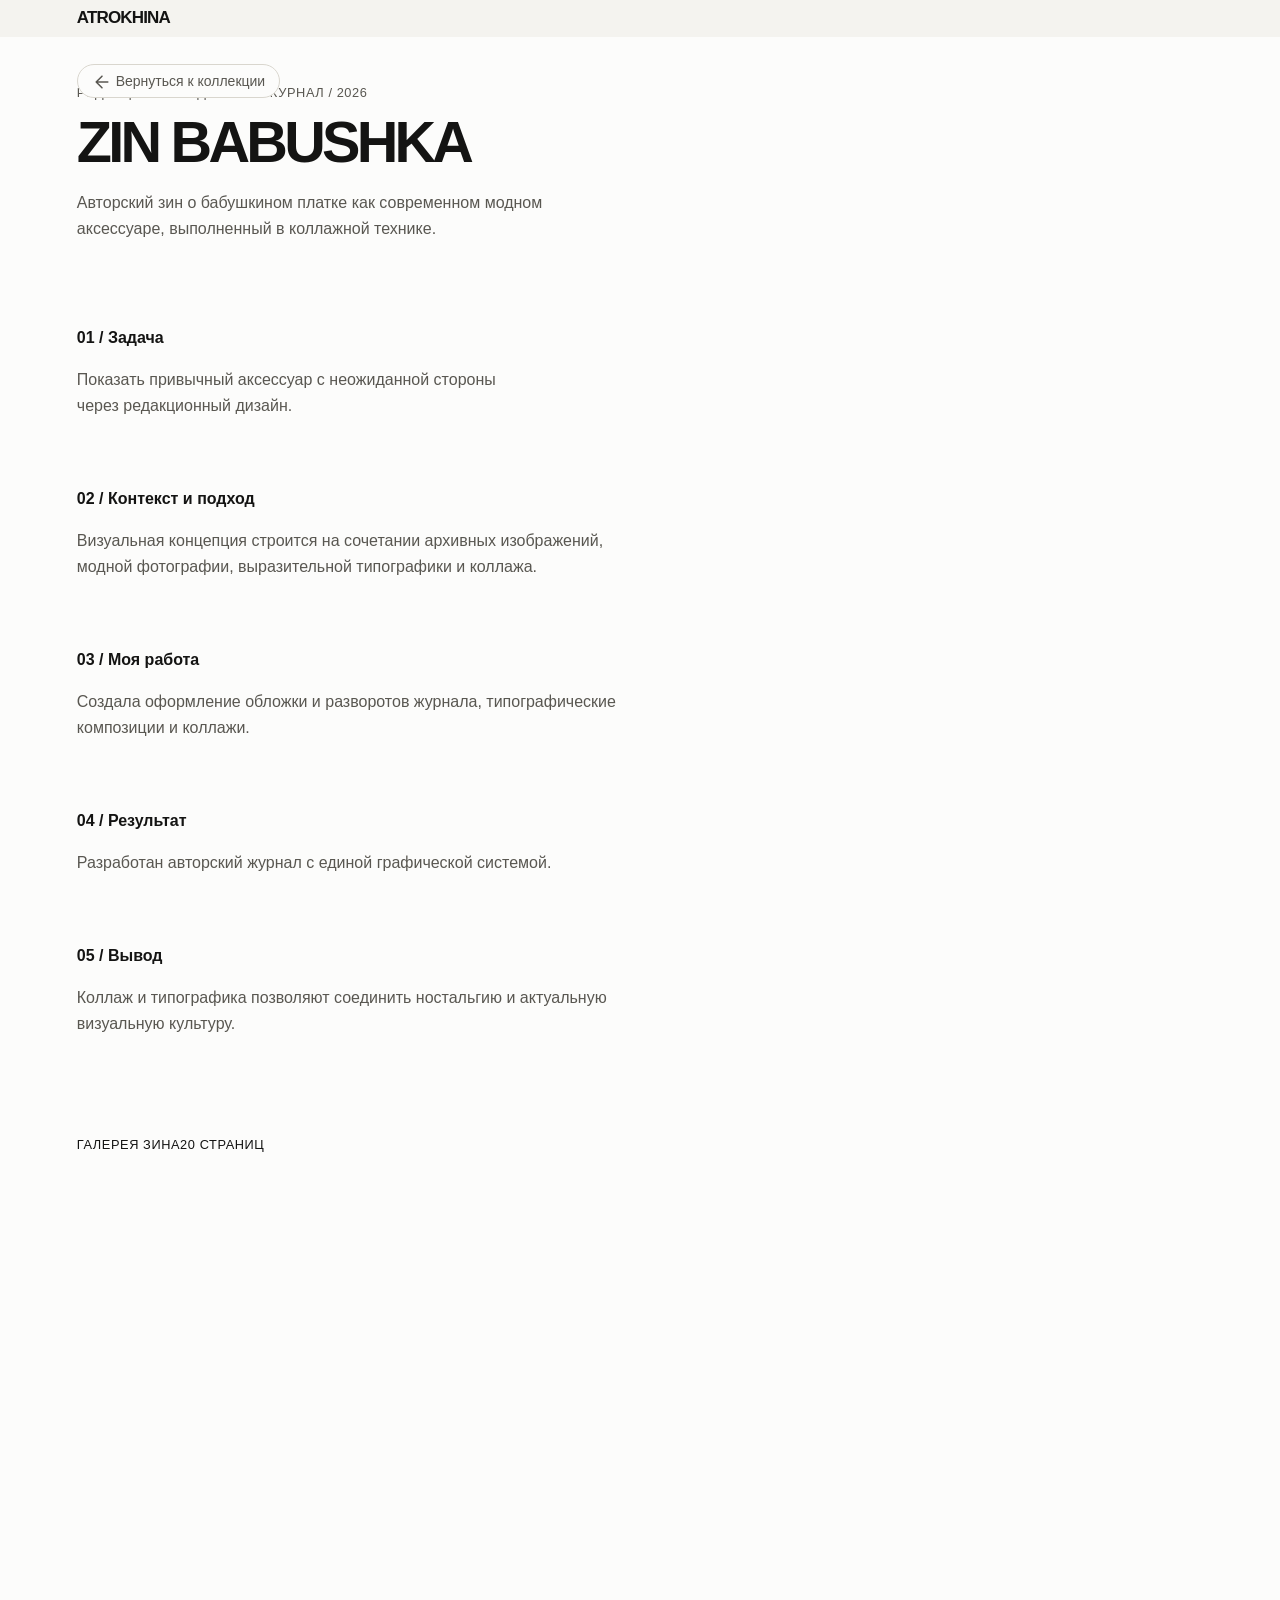
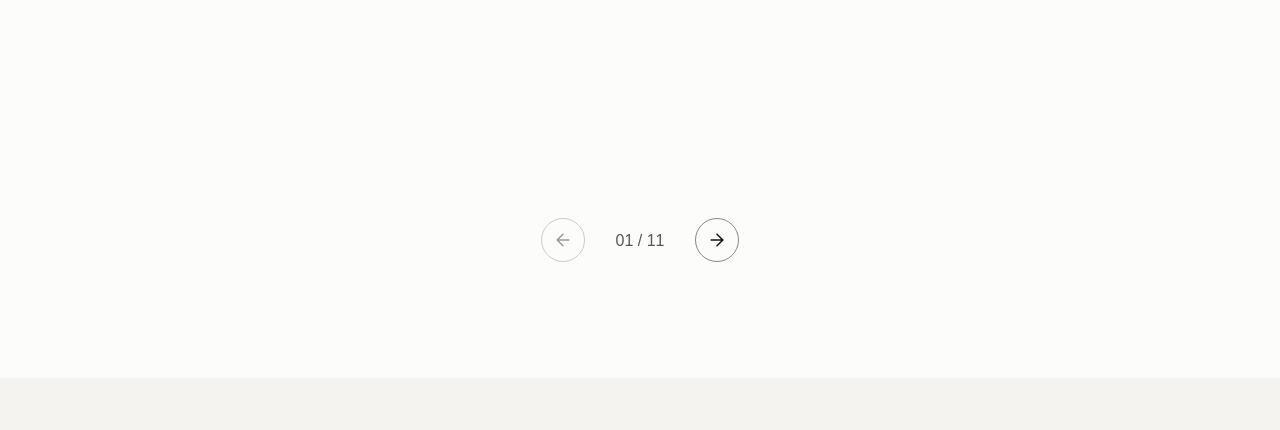
==== commit f7859da9: "Обновить медиа и ускорить загрузку портфолио" ====
--- a/projects/babushka/index.html
+++ b/projects/babushka/index.html
@@ -5,7 +5,7 @@
 <meta name="theme-color" content="#f5f4f1">
 <title>ZIN BABUSHKA — Портфолио</title>
 <link rel="stylesheet" href="../../styles.css?v=20261119-sticky">
-<link rel="stylesheet" href="../../light.css?v=20261119-project-label-gap">
+<link rel="stylesheet" href="../../light.css?v=20261119-media-navigation">
 
 </head>
 <body>
@@ -34,7 +34,7 @@
 <script src="../../content.js?v=20261119-source-copy"></script>
 <script src="../../projects.js?v=20261119-source-copy"></script>
 <script src="../../translations.js?v=20261119-source-copy"></script>
-  <script src="../../shared.js?v=20261119-case-hero-upper-area"></script>
-<script src="../../book-reader.js?v=20261119-print-quality"></script>
-<script src="../../portfolio-enhancements.js?v=20261119-case-hero-upper-area"></script>
+  <script src="../../shared.js?v=20261119-media-navigation"></script>
+<script src="../../book-reader.js?v=20261119-media-navigation"></script>
+<script src="../../portfolio-enhancements.js?v=20261119-media-navigation"></script>
 </body></html>
--- a/light.css
+++ b/light.css
@@ -246,7 +246,7 @@
 .catalog-layout { row-gap: var(--grid-gap); }
 .catalog-intro { align-self: start; min-width: 0; }
 @media (min-width: 951px) {
-  .topbar { padding-inline: calc(var(--page-inset) - clamp(16px, 1.4vw, 28px)); }
+  .topbar { padding-inline: var(--page-inset); }
   .topbar nav { gap: clamp(14px, 1.55vw, 30px); }
   .catalog-section { padding-top: clamp(32px, 2.2vw, 44px); }
   .catalog-intro { position: sticky; top: var(--sticky-offset, 64px); }
@@ -313,6 +313,7 @@
 .catalog-card[data-project="supertyazh"] .catalog-cover img { border-radius: var(--image-radius); width: 76%; height: 73%; }
 .catalog-card-copy { padding: 10px 2px 0; }
 .catalog-card h3 { margin: 0 0 5px; font-size: clamp(17px, 1.34vw, 22px); line-height: 1.28; letter-spacing: -.03em; overflow-wrap: anywhere; }
+.catalog-title-end { white-space: nowrap; }
 .catalog-card h3 svg { width: .8em; height: .8em; }
 .catalog-card p { margin: 0; color: var(--muted); font-size: clamp(14px, 1.08vw, 16px); line-height: 1.62; overflow-wrap: anywhere; }
 .tags { display: flex; flex-wrap: wrap; gap: 6px; margin-top: 12px; }
@@ -1097,6 +1098,8 @@
 .case .zp-print-carousel.portfolio-showcase-deck .image-carousel-controls,
 .case .image-carousel-controls.image-carousel-controls {
   margin-top: calc(var(--carousel-controls-gap) - var(--carousel-track-bottom, 0px)) !important;
+  position: relative;
+  z-index: 65;
   padding-block: 0;
 }
 @media (max-width: 760px) {
@@ -1179,3 +1182,23 @@
   .case-hero-windows .window-bar { gap: 5px; padding-inline: 6px; }
   .case-hero-windows .window-lights { gap: 3px; }
 }
+
+
+@media (max-width: 760px) {
+  .zp-cases .zp-print-carousel.portfolio-showcase-deck .showcase-track {
+    height: auto !important;
+    aspect-ratio: 3507 / 2480;
+  }
+
+  .zp-cases .zp-print-carousel.portfolio-showcase-deck .showcase-slide {
+    width: 100% !important;
+    max-width: none !important;
+    height: 100% !important;
+    max-height: none !important;
+    aspect-ratio: auto;
+  }
+
+  .zp-cases .zp-print-carousel.portfolio-showcase-deck .showcase-slide:not(.portfolio-active) {
+    visibility: hidden !important;
+  }
+}
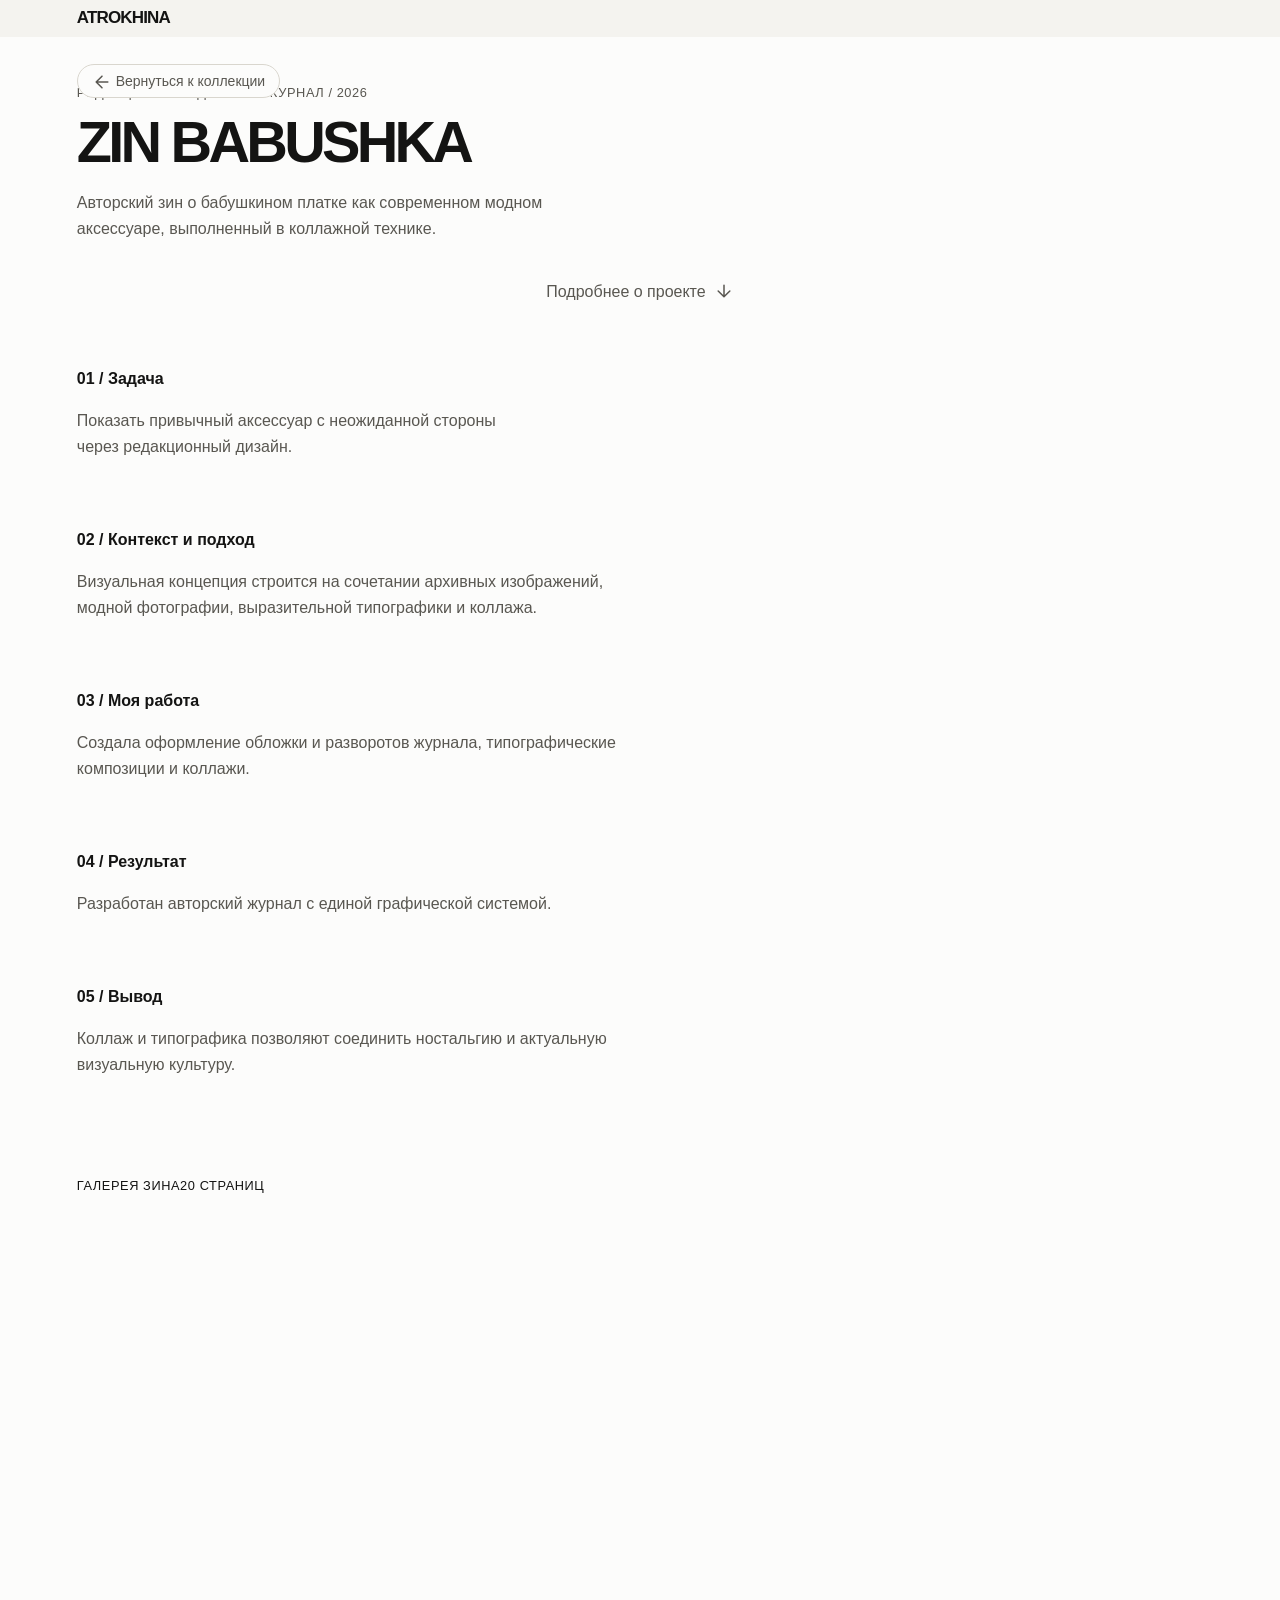
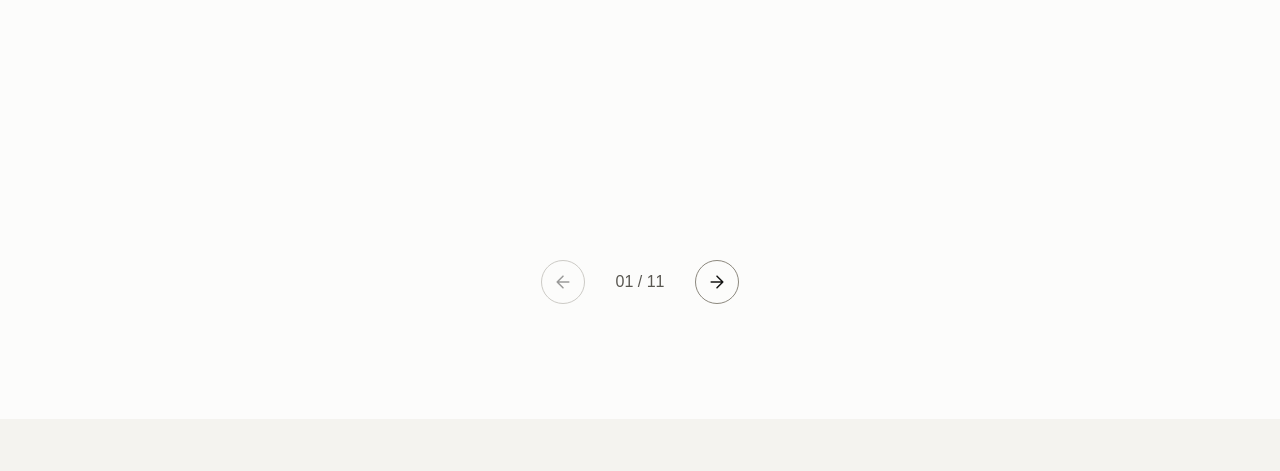
==== commit f9b0087a: "Добавить выбор почты и переход к описанию кейса" ====
--- a/projects/babushka/index.html
+++ b/projects/babushka/index.html
@@ -4,8 +4,10 @@
 <meta charset="utf-8"><meta name="viewport" content="width=device-width,initial-scale=1">
 <meta name="theme-color" content="#f5f4f1">
 <title>ZIN BABUSHKA — Портфолио</title>
+<link rel="preload" as="image" href="../../assets/projects/babushka/Babushka1.jpg.large.webp" media="(min-width: 1000px)" fetchpriority="high">
+<link rel="preload" as="image" href="../../assets/projects/babushka/Babushka1.jpg.webp" media="(width &lt; 1000px)" fetchpriority="high">
 <link rel="stylesheet" href="../../styles.css?v=20261119-sticky">
-<link rel="stylesheet" href="../../light.css?v=20261119-media-navigation">
+<link rel="stylesheet" href="../../light.css?v=20261119-case-contact">
 
 </head>
 <body>
@@ -34,7 +36,8 @@
 <script src="../../content.js?v=20261119-source-copy"></script>
 <script src="../../projects.js?v=20261119-source-copy"></script>
 <script src="../../translations.js?v=20261119-source-copy"></script>
-  <script src="../../shared.js?v=20261119-media-navigation"></script>
-<script src="../../book-reader.js?v=20261119-media-navigation"></script>
-<script src="../../portfolio-enhancements.js?v=20261119-media-navigation"></script>
+  <script src="../../shared.js?v=20261119-case-contact"></script>
+<script src="../../book-reader.js?v=20261119-parallel-book"></script>
+<script src="../../portfolio-enhancements.js?v=20261119-case-contact"></script>
+<script src="../../metrika.js?v=20261119-cookie-actions"></script>
 </body></html>
--- a/light.css
+++ b/light.css
@@ -365,7 +365,7 @@
 }
 .social-icon[src$="telegram.svg"] { filter: brightness(0); }
 .about .next { flex: 0 1 auto; font-weight: 700; white-space: nowrap; }
-.about .contact-links .social-links a, .about .next {
+.about .contact-links :is(.social-links > a, .email-contact > summary), .about .next {
   display: inline-flex;
   align-items: center;
   gap: 9px;
@@ -377,7 +377,7 @@
   background: transparent;
   color: var(--text);
 }
-.about .contact-links .social-links a:hover, .about .next:hover {
+.about .contact-links :is(.social-links > a, .email-contact > summary):hover, .about .next:hover {
   border-color: var(--text);
   background: var(--hover);
   color: var(--text);
@@ -770,13 +770,13 @@
 
 @container (max-width: 780px) {
   .about .social-links { gap: 5px; }
-  .about .contact-links .social-links a {
+  .about .contact-links :is(.social-links > a, .email-contact > summary) {
     justify-content: center;
     width: 44px;
     min-height: 44px;
     padding: 0;
   }
-  .about .social-links a span {
+  .about :is(.social-links > a, .email-contact > summary) span {
     position: absolute;
     width: 1px;
     height: 1px;
@@ -1202,3 +1202,107 @@
     visibility: hidden !important;
   }
 }
+
+.cookie-actions button {
+  border: 1px solid var(--control-border);
+  border-radius: 999px;
+  padding: 8px 14px;
+  background: transparent;
+  color: var(--text);
+  font: inherit;
+  cursor: pointer;
+}
+footer:has(.cookie-settings) {
+  display: flex;
+  align-items: center;
+  justify-content: space-between;
+  flex-wrap: wrap;
+  gap: 8px 16px;
+}
+.cookie-settings {
+  margin-inline-start: auto;
+  padding: 4px 0;
+  border: 0;
+  background: transparent;
+  color: inherit;
+  font: inherit;
+  text-decoration: underline;
+  text-underline-offset: .2em;
+  cursor: pointer;
+}
+.cookie-settings:hover { color: var(--text); }
+.cookie-panel {
+  position: fixed;
+  inset: auto 16px 16px auto;
+  z-index: 150;
+  box-sizing: border-box;
+  width: min(430px, calc(100% - 32px));
+  max-height: calc(100dvh - 32px);
+  overflow: auto;
+  padding: 18px;
+  color: var(--text);
+  background: var(--bg);
+  border: 1px solid var(--line);
+  border-radius: 16px;
+  box-shadow: 0 8px 28px #0002;
+  font-size: 14px;
+  line-height: 1.5;
+}
+.cookie-panel h2 { margin: 0; font-size: 17px; }
+.cookie-panel p { margin: 6px 0; }
+.cookie-panel a { color: inherit; text-decoration: underline; }
+.cookie-actions { display: flex; flex-wrap: wrap; gap: 8px; margin-top: 12px; }
+.cookie-actions button { flex: 1 1 auto; }
+.cookie-actions button:hover { background: var(--hover); }
+
+.cookie-actions .cookie-accept {
+  background: #000;
+  border-color: #000;
+  color: #fff;
+}
+.cookie-actions .cookie-accept:hover { background: #282828; }
+
+@media (max-width: 760px) {
+  .cookie-actions { flex-direction: column; }
+}
+
+
+.email-contact { position: relative; }
+.email-contact summary { list-style: none; cursor: pointer; }
+.email-contact summary::-webkit-details-marker { display: none; }
+.email-contact-options {
+  position: absolute;
+  z-index: 5;
+  bottom: calc(100% + 8px);
+  inset-inline-end: 0;
+  display: grid;
+  min-width: max-content;
+  padding: 6px;
+  border: 1px solid var(--line);
+  border-radius: 12px;
+  background: var(--bg);
+  box-shadow: 0 6px 18px #0002;
+  font-size: var(--control-text-size);
+}
+.email-contact-options a, .email-address { padding: 7px 10px; }
+.email-contact-options a:hover { background: var(--hover); }
+.email-address { color: var(--muted); user-select: all; }
+
+.case:has(.case-details-link) .case-hero {
+  margin-bottom: calc(var(--section-space) / 2);
+}
+.case-details-link {
+  display: flex;
+  align-items: center;
+  gap: 8px;
+  width: fit-content;
+  margin-inline: auto;
+  padding: 8px 12px;
+  color: var(--muted);
+  font-size: var(--body-size);
+}
+.case-details-link:hover { color: var(--text); }
+.case .case-details-link + .case-rows {
+  margin-top: calc(var(--section-space) / 2);
+  scroll-margin-top: calc(var(--sticky-offset, 64px) + 52px);
+}
